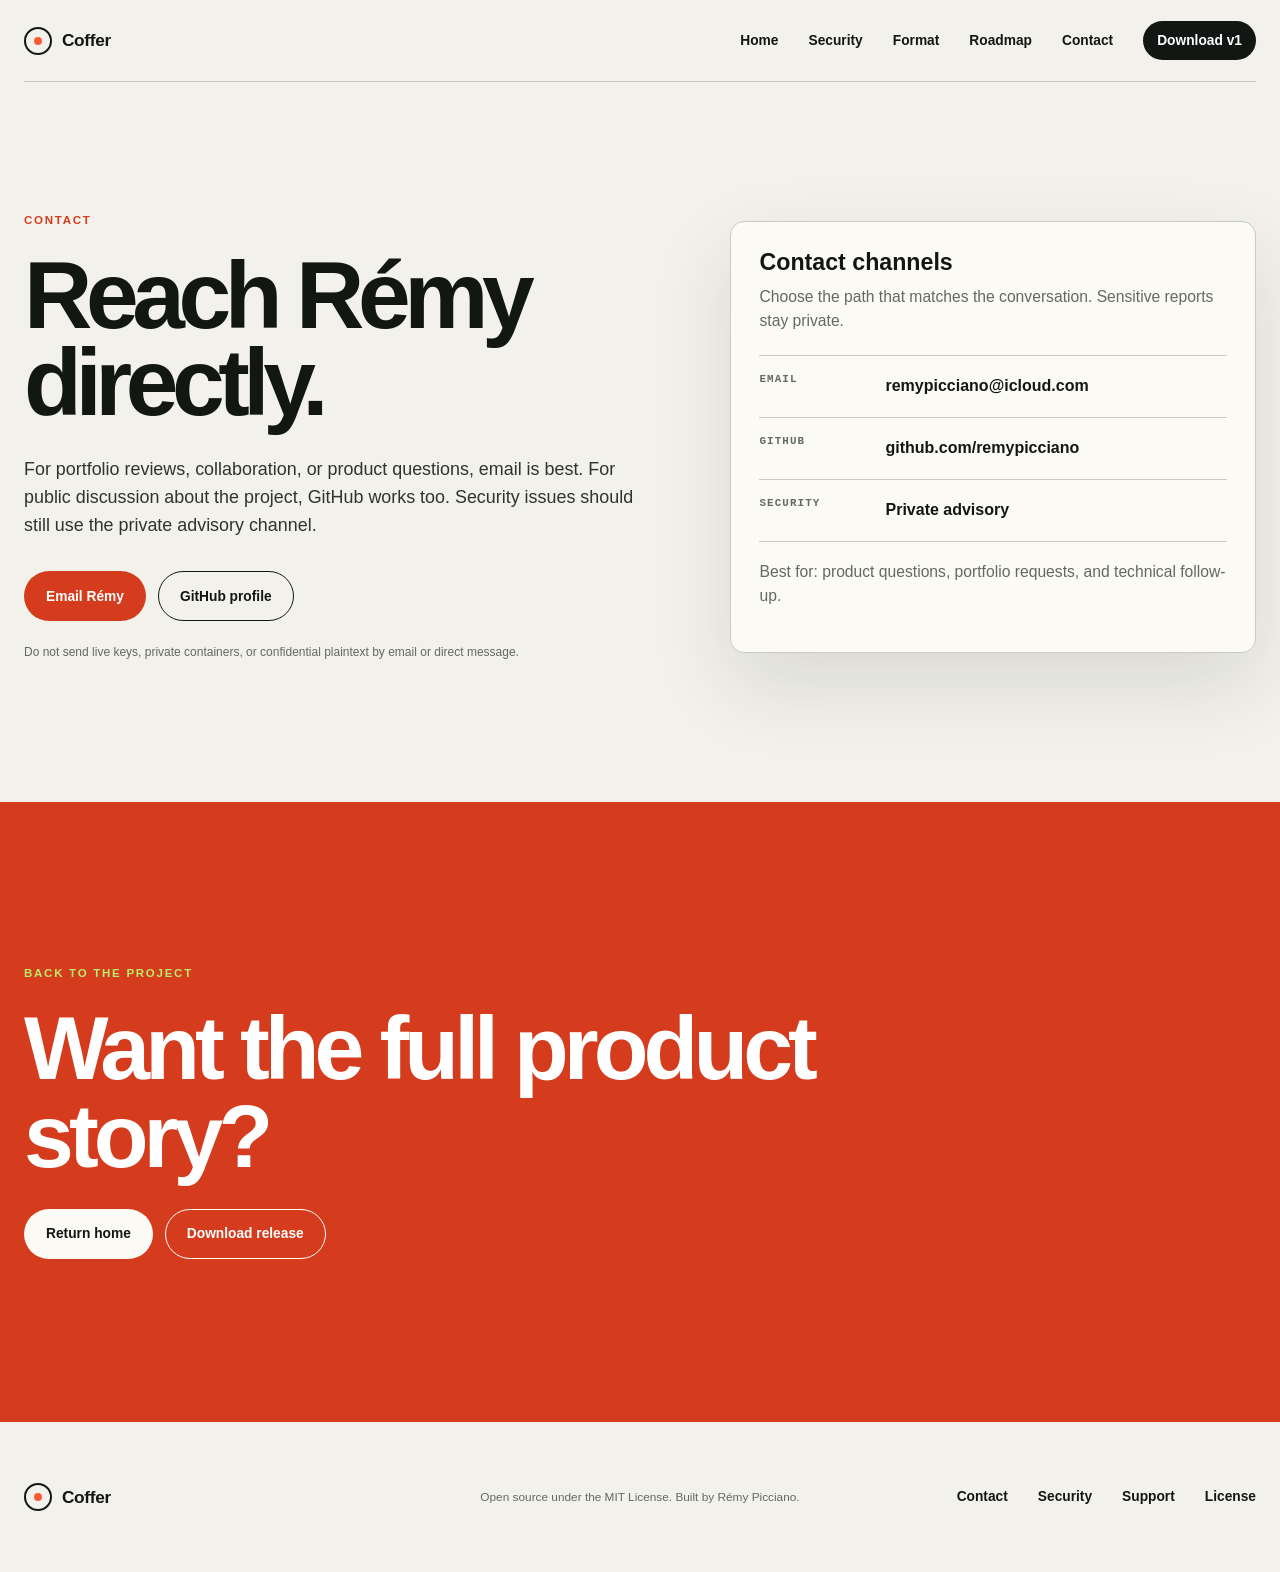
==== site/contact.html @ 5a62072c "docs: polish repo presentation" ====
<!doctype html>
<html lang="en">
  <head>
    <meta charset="utf-8">
    <meta name="viewport" content="width=device-width, initial-scale=1">
    <meta name="theme-color" content="#131713">
    <meta name="description" content="Contact Rémy Picciano about Coffer, portfolio work, collaboration, or public project questions.">
    <meta property="og:title" content="Contact - Coffer">
    <meta property="og:description" content="Contact Rémy Picciano about Coffer, portfolio work, collaboration, or public project questions.">
    <meta property="og:type" content="website">
    <meta property="og:url" content="https://remypicciano.github.io/coffer/contact.html">
    <title>Contact - Coffer</title>
    <link rel="canonical" href="https://remypicciano.github.io/coffer/contact.html">
    <link rel="stylesheet" href="styles.css">
  </head>
  <body>
    <a class="skip-link" href="#main">Skip to content</a>
    <header class="site-header">
      <a class="wordmark" href="./" aria-label="Coffer home">
        <span class="mark" aria-hidden="true"><span></span></span>
        <span>Coffer</span>
      </a>
      <nav aria-label="Primary navigation">
        <a href="./">Home</a>
        <a href="./#security">Security</a>
        <a href="./#format">Format</a>
        <a href="./#roadmap">Roadmap</a>
        <a href="contact.html">Contact</a>
        <a class="nav-download" href="https://github.com/remypicciano/coffer/releases/latest">Download v1</a>
      </nav>
    </header>

    <main id="main">
      <section class="hero contact-hero" id="top" aria-labelledby="contact-title">
        <div class="hero-copy">
          <p class="eyebrow">Contact</p>
          <h1 id="contact-title">Reach Rémy directly.</h1>
          <p class="lede">For portfolio reviews, collaboration, or product questions, email is best. For public discussion about the project, GitHub works too. Security issues should still use the private advisory channel.</p>
          <div class="hero-actions">
            <a class="button button-primary" href="mailto:remypicciano@icloud.com">Email Rémy</a>
            <a class="button button-secondary" href="https://github.com/remypicciano">GitHub profile</a>
          </div>
          <p class="release-note">Do not send live keys, private containers, or confidential plaintext by email or direct message.</p>
        </div>

        <aside class="contact-card" aria-labelledby="contact-card-title">
          <h2 id="contact-card-title">Contact channels</h2>
          <p>Choose the path that matches the conversation. Sensitive reports stay private.</p>
          <ul class="contact-list">
            <li class="contact-row">
              <span class="contact-label">Email</span>
              <a href="mailto:remypicciano@icloud.com">remypicciano@icloud.com</a>
            </li>
            <li class="contact-row">
              <span class="contact-label">GitHub</span>
              <a href="https://github.com/remypicciano">github.com/remypicciano</a>
            </li>
            <li class="contact-row">
              <span class="contact-label">Security</span>
              <a href="https://github.com/remypicciano/coffer/security/advisories/new">Private advisory</a>
            </li>
          </ul>
          <p class="contact-meta">Best for: product questions, portfolio requests, and technical follow-up.</p>
        </aside>
      </section>

      <section class="closing" aria-labelledby="return-title">
        <p class="eyebrow light">Back to the project</p>
        <h2 id="return-title">Want the full product story?</h2>
        <div class="hero-actions">
          <a class="button button-paper" href="./">Return home</a>
          <a class="button button-outline" href="https://github.com/remypicciano/coffer/releases/latest">Download release</a>
        </div>
      </section>
    </main>

    <footer>
      <a class="wordmark" href="./"><span class="mark" aria-hidden="true"><span></span></span><span>Coffer</span></a>
      <p>Open source under the MIT License. Built by Rémy Picciano.</p>
      <nav aria-label="Footer navigation">
        <a href="contact.html">Contact</a>
        <a href="https://github.com/remypicciano/coffer/blob/main/SECURITY.md">Security</a>
        <a href="https://github.com/remypicciano/coffer/blob/main/SUPPORT.md">Support</a>
        <a href="https://github.com/remypicciano/coffer/blob/main/LICENSE">License</a>
      </nav>
    </footer>
  </body>
</html>
---- site/styles.css ----
:root {
  color-scheme: light;
  --ink: #131713;
  --ink-soft: #2e352f;
  --paper: #f2f1eb;
  --paper-strong: #fbfaf5;
  --line: #c9cbc2;
  --muted: #626a62;
  --accent: #ff5a36;
  --accent-dark: #d43c1d;
  --green: #b9ec6a;
  --radius: 14px;
  --max: 1280px;
  font-family: "Avenir Next", Avenir, "Segoe UI", Helvetica, Arial, sans-serif;
  font-synthesis: none;
}

* { box-sizing: border-box; }
html { scroll-behavior: smooth; }
body { margin: 0; color: var(--ink); background: var(--paper); line-height: 1.55; }
a { color: inherit; }
code { font-family: "SFMono-Regular", Consolas, "Liberation Mono", monospace; font-size: .87em; }

.skip-link { position: fixed; top: 12px; left: 12px; z-index: 100; padding: 10px 14px; background: var(--ink); color: white; transform: translateY(-150%); }
.skip-link:focus { transform: translateY(0); }
.site-header, footer { width: min(calc(100% - 48px), var(--max)); margin-inline: auto; }
.site-header { min-height: 82px; display: flex; align-items: center; justify-content: space-between; border-bottom: 1px solid var(--line); }
.wordmark { display: inline-flex; align-items: center; gap: 10px; color: var(--ink); text-decoration: none; font-size: 1.08rem; font-weight: 750; letter-spacing: -.02em; }
.mark { width: 28px; height: 28px; display: grid; place-items: center; border: 2px solid currentColor; border-radius: 50%; }
.mark span { width: 8px; height: 8px; background: var(--accent); border-radius: 50%; }
.site-header nav, footer nav { display: flex; align-items: center; gap: 30px; }
.site-header nav a, footer nav a { text-decoration: none; font-size: .86rem; font-weight: 650; }
.site-header nav a:hover, footer nav a:hover { text-decoration: underline; text-underline-offset: 5px; }
.nav-download { padding: 9px 14px; color: white; background: var(--ink); border-radius: 999px; }

.hero { width: min(calc(100% - 48px), var(--max)); margin: 0 auto; min-height: 720px; display: grid; grid-template-columns: 1.08fr .92fr; align-items: center; gap: clamp(40px, 7vw, 110px); padding: 90px 0 100px; }
.eyebrow { margin: 0 0 22px; color: var(--accent-dark); font-size: .72rem; font-weight: 800; letter-spacing: .15em; text-transform: uppercase; }
.eyebrow.light { color: var(--green); }
h1, h2, h3, p { margin-top: 0; }
h1 { max-width: 760px; margin-bottom: 30px; font-size: clamp(3.4rem, 7.4vw, 7.2rem); line-height: .92; letter-spacing: -.068em; font-weight: 760; }
h1 em { color: var(--accent); font-family: inherit; font-weight: 760; }
.lede { max-width: 650px; margin-bottom: 32px; color: var(--ink-soft); font-size: clamp(1.05rem, 1.4vw, 1.25rem); }
.hero-actions { display: flex; flex-wrap: wrap; gap: 12px; }
.button { min-height: 50px; display: inline-flex; align-items: center; justify-content: center; padding: 0 21px; border: 1px solid transparent; border-radius: 999px; text-decoration: none; font-size: .86rem; font-weight: 760; white-space: nowrap; transition: transform .16s ease, background .16s ease, border-color .16s ease; }
.button:hover { transform: translateY(-2px); }
.button:active { transform: translateY(1px); }
.button-primary { color: white; background: var(--accent-dark); }
.button-primary:hover { background: #b92e13; }
.button-secondary { border-color: var(--ink); background: transparent; }
.button-secondary:hover { background: var(--paper-strong); }
.release-note { max-width: 610px; margin: 22px 0 0; color: var(--muted); font-size: .75rem; }

.contact-card { padding: 28px; border: 1px solid var(--line); border-radius: var(--radius); background: var(--paper-strong); box-shadow: 0 32px 80px rgba(41, 46, 40, .12); }
.contact-card h2 { margin-bottom: 10px; font-size: 1.45rem; line-height: 1.05; }
.contact-card > p { color: var(--muted); font-size: .98rem; }
.contact-list { margin: 22px 0 0; padding: 0; list-style: none; border-top: 1px solid var(--line); }
.contact-row { display: grid; grid-template-columns: 110px 1fr; gap: 16px; padding: 18px 0; border-bottom: 1px solid var(--line); }
.contact-label { color: var(--muted); font: 700 .68rem/1 "SFMono-Regular", Consolas, monospace; letter-spacing: .1em; text-transform: uppercase; }
.contact-row a { text-decoration: none; font-weight: 700; }
.contact-row a:hover { text-decoration: underline; text-underline-offset: 5px; }
.contact-meta { margin-top: 18px; color: var(--muted); font-size: .78rem; }

.artifact { position: relative; padding: 20px; border: 1px solid var(--line); border-radius: var(--radius); background: var(--paper-strong); box-shadow: 0 32px 80px rgba(41, 46, 40, .12); transform: rotate(1.2deg); }
.artifact-label { margin-bottom: 38px; color: var(--muted); font: 700 .68rem/1 "SFMono-Regular", Consolas, monospace; letter-spacing: .12em; text-transform: uppercase; }
.source-file { position: relative; width: 75%; margin: auto; padding: 35px 28px 28px; border: 1px solid var(--ink); border-radius: var(--radius); background: white; }
.source-file::after { content: ""; position: absolute; right: 22px; top: 24px; width: 12px; height: 12px; background: var(--accent); border-radius: 50%; }
.source-file strong, .output strong { display: block; margin: 12px 0 3px; font-size: .92rem; overflow-wrap: anywhere; }
.source-file small, .output small { color: var(--muted); font-size: .7rem; }
.file-type, .output > span { font: 700 .65rem/1 "SFMono-Regular", Consolas, monospace; letter-spacing: .12em; }
.split-line { height: 72px; display: grid; place-items: center; }
.split-line span { width: 1px; height: 100%; background: var(--line); position: relative; }
.split-line span::after { content: ""; position: absolute; left: -80px; bottom: 0; width: 160px; height: 1px; background: var(--line); }
.outputs { display: grid; grid-template-columns: 1fr 1fr; gap: 12px; }
.output { min-height: 135px; padding: 22px; border: 1px solid var(--line); border-radius: var(--radius); }
.output-dark { color: white; background: var(--ink); border-color: var(--ink); }
.output-dark small { color: #bfc5bd; }
.output-key { background: var(--green); border-color: #8eaa5c; }

.proof-strip { display: grid; grid-template-columns: repeat(4, 1fr); border-block: 1px solid var(--line); }
.proof-strip div { min-height: 124px; display: flex; flex-direction: column; justify-content: center; padding: 24px clamp(24px, 4vw, 60px); border-right: 1px solid var(--line); }
.proof-strip div:last-child { border-right: 0; }
.proof-strip strong { font-size: 1rem; }
.proof-strip span { color: var(--muted); font-size: .74rem; }

.section { padding: 140px max(24px, calc((100vw - var(--max)) / 2)); }
.section-heading { max-width: 620px; }
.section-heading h2, .security-intro h2, .roadmap-lead h2, .closing h2 { margin-bottom: 28px; font-size: clamp(2.7rem, 5vw, 5.2rem); line-height: .98; letter-spacing: -.055em; }
.section-heading > p:last-child, .security-intro > p, .roadmap-lead > p { color: var(--muted); font-size: 1.05rem; }
.steps { max-width: 880px; margin: 80px 0 0 auto; padding: 0; list-style: none; border-top: 1px solid var(--line); }
.steps li { display: grid; grid-template-columns: 100px 1fr; gap: 20px; padding: 38px 0; border-bottom: 1px solid var(--line); }
.step-number { color: var(--accent-dark); font: 700 .72rem/1 "SFMono-Regular", Consolas, monospace; }
.steps h3 { margin-bottom: 8px; font-size: 1.35rem; }
.steps p { max-width: 650px; margin-bottom: 0; color: var(--muted); }

.security { display: grid; grid-template-columns: .8fr 1.2fr; gap: clamp(60px, 10vw, 150px); color: white; background: var(--ink); }
.security-intro { align-self: start; position: sticky; top: 40px; }
.security-intro > p { color: #b8beb7; }
.text-link { display: inline-flex; gap: 8px; align-items: center; font-size: .84rem; font-weight: 750; text-underline-offset: 6px; }
.text-link.light { color: white; }
.boundary-list { border-top: 1px solid #4a504a; }
.boundary-list article { padding: 32px 0 34px; border-bottom: 1px solid #4a504a; }
.boundary-list h3 { margin: 18px 0 8px; font-size: 1.35rem; }
.boundary-list p { max-width: 600px; margin: 0; color: #b8beb7; }
.status { display: inline-flex; padding: 5px 9px; border: 1px solid currentColor; border-radius: 999px; font: 700 .62rem/1 "SFMono-Regular", Consolas, monospace; letter-spacing: .08em; text-transform: uppercase; }
.status-yes { color: var(--green); }
.status-no { color: #ff9b83; }

.format { background: var(--paper-strong); }
.format-grid { display: grid; grid-template-columns: 1fr 1fr; align-items: center; gap: clamp(60px, 10vw, 150px); }
.link-row { display: flex; flex-wrap: wrap; gap: 24px; margin-top: 32px; }
.format-stack { border: 1px solid var(--ink); border-radius: var(--radius); overflow: hidden; box-shadow: 18px 18px 0 var(--green); }
.byte-row { display: grid; grid-template-columns: 55px 1fr auto; align-items: center; min-height: 66px; padding: 12px 20px; border-bottom: 1px solid var(--line); background: white; }
.byte-row:last-child { border-bottom: 0; }
.byte-row > span { color: var(--accent-dark); font: 700 .68rem/1 "SFMono-Regular", Consolas, monospace; }
.byte-row strong { font-size: .86rem; }
.byte-row code { color: var(--muted); font-size: .68rem; }
.byte-encrypted { min-height: 116px; color: white; background: var(--ink); }
.byte-encrypted code { color: #b8beb7; }

.builds { padding-bottom: 120px; }
.section-heading.compact { margin-bottom: 60px; }
.build-table { border-top: 2px solid var(--ink); }
.build-row { min-height: 74px; display: grid; grid-template-columns: 1fr 1fr 1.4fr .5fr; align-items: center; gap: 20px; border-bottom: 1px solid var(--line); }
.build-row > * { padding-inline: 8px; }
.build-head { min-height: 48px; color: var(--muted); font-size: .68rem; font-weight: 750; letter-spacing: .1em; text-transform: uppercase; }
.build-status { color: #235a20; font-weight: 760; }
.build-status::before { content: ""; display: inline-block; width: 8px; height: 8px; margin-right: 8px; background: var(--green); border: 1px solid #56802f; border-radius: 50%; }

.roadmap { display: grid; grid-template-columns: .9fr 1.1fr; gap: clamp(60px, 10vw, 160px); background: #e3e6dc; }
.roadmap-lead > p { margin-bottom: 32px; }
.roadmap-items { counter-reset: roadmap; border-top: 1px solid #aeb4a8; }
.roadmap-items article { position: relative; padding: 34px 0 38px 68px; border-bottom: 1px solid #aeb4a8; }
.roadmap-items article::before { counter-increment: roadmap; content: "0" counter(roadmap); position: absolute; left: 0; top: 39px; color: var(--accent-dark); font: 700 .7rem/1 "SFMono-Regular", Consolas, monospace; }
.roadmap-items article > span { color: var(--muted); font-size: .68rem; font-weight: 750; letter-spacing: .1em; text-transform: uppercase; }
.roadmap-items h3 { margin: 8px 0; font-size: 1.3rem; }
.roadmap-items p { margin: 0; color: var(--muted); }

.closing { min-height: 620px; display: flex; flex-direction: column; justify-content: center; align-items: flex-start; padding: 100px max(24px, calc((100vw - var(--max)) / 2)); color: white; background: var(--accent-dark); }
.closing h2 { max-width: 1000px; font-size: clamp(3.4rem, 7vw, 7.5rem); }
.button-paper { color: var(--ink); background: var(--paper-strong); }
.button-outline { color: white; border-color: white; }
.button-outline:hover { background: rgba(255,255,255,.1); }

footer { min-height: 150px; display: grid; grid-template-columns: 1fr auto 1fr; align-items: center; gap: 30px; }
footer p { margin: 0; color: var(--muted); font-size: .74rem; text-align: center; }
footer nav { justify-content: flex-end; }

:focus-visible { outline: 3px solid var(--accent); outline-offset: 4px; }

@media (max-width: 900px) {
  .site-header nav a:not(.nav-download) { display: none; }
  .hero, .security, .format-grid, .roadmap { grid-template-columns: 1fr; }
  .hero { padding-top: 70px; }
  .artifact { width: min(100%, 600px); margin-inline: auto; }
  .contact-card { width: min(100%, 600px); margin-inline: auto; }
  .proof-strip { grid-template-columns: 1fr 1fr; }
  .proof-strip div:nth-child(2) { border-right: 0; }
  .proof-strip div:nth-child(-n+2) { border-bottom: 1px solid var(--line); }
  .security-intro { position: static; }
  .section { padding-block: 100px; }
  footer { grid-template-columns: 1fr; padding: 38px 0; text-align: center; }
  footer .wordmark, footer nav { justify-self: center; }
}

@media (max-width: 600px) {
  .site-header, .hero, footer { width: min(calc(100% - 32px), var(--max)); }
  .site-header { min-height: 70px; }
  .site-header nav { gap: 0; }
  .nav-download { padding: 8px 12px; }
  .hero { min-height: auto; padding: 58px 0 72px; }
  h1 { font-size: clamp(3rem, 15vw, 4.6rem); }
  .hero-actions { align-items: stretch; flex-direction: column; }
  .button { width: 100%; }
  .contact-row { grid-template-columns: 1fr; gap: 6px; }
  .artifact { padding: 14px; }
  .artifact-label { margin-bottom: 24px; }
  .source-file { width: 92%; padding: 28px 20px 22px; }
  .outputs { grid-template-columns: 1fr; }
  .split-line { height: 48px; }
  .proof-strip { grid-template-columns: 1fr; }
  .proof-strip div { min-height: 94px; border-right: 0; border-bottom: 1px solid var(--line); }
  .proof-strip div:last-child { border-bottom: 0; }
  .steps { margin-top: 50px; }
  .steps li { grid-template-columns: 48px 1fr; }
  .byte-row { grid-template-columns: 45px 1fr; }
  .byte-row code { grid-column: 2; margin-top: 3px; }
  .format-stack { box-shadow: 9px 9px 0 var(--green); }
  .build-head { display: none; }
  .build-row { grid-template-columns: 1fr 1fr; padding: 18px 0; }
  .build-row code { color: var(--muted); }
  .roadmap-items article { padding-left: 48px; }
}

@media (prefers-reduced-motion: reduce) {
  html { scroll-behavior: auto; }
  *, *::before, *::after { transition-duration: .01ms !important; }
  .artifact { transform: none; }
}
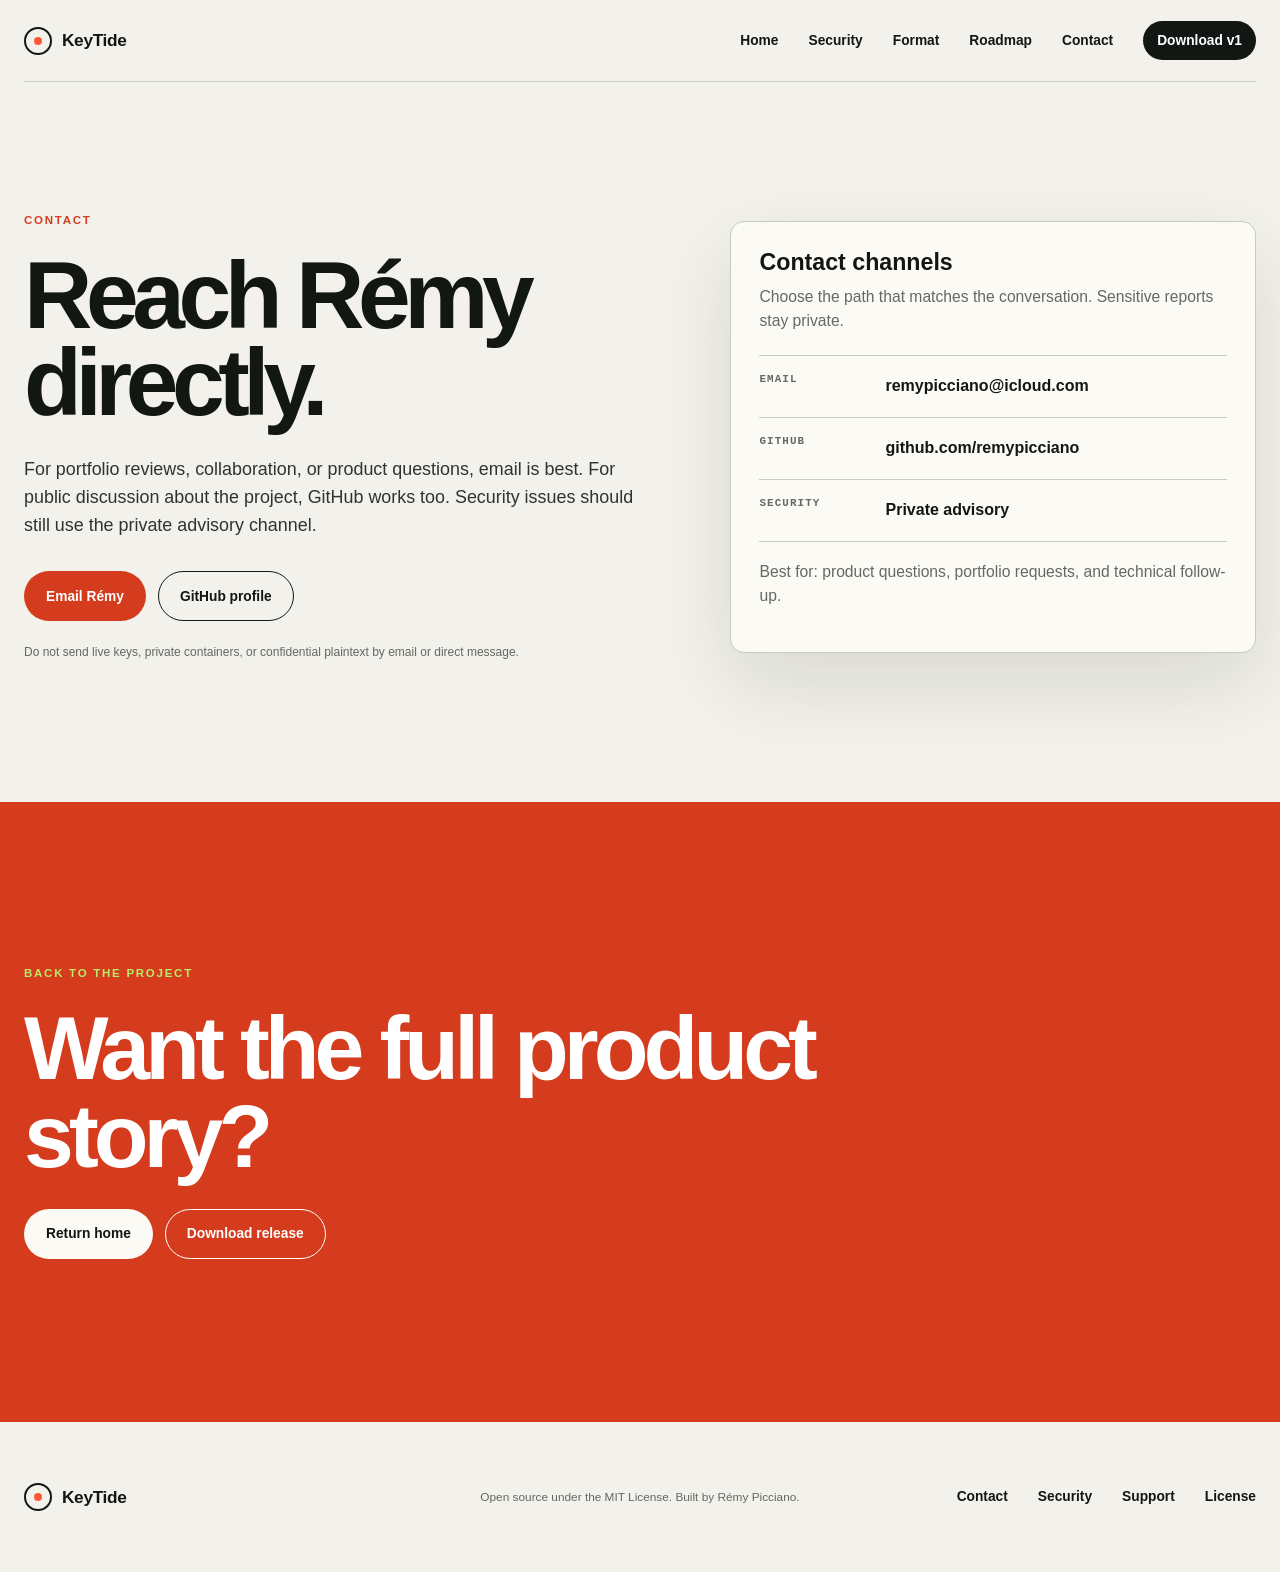
==== commit 96f9e015: "docs: rename project to keytide" ====
--- a/site/contact.html
+++ b/site/contact.html
@@ -4,21 +4,21 @@
     <meta charset="utf-8">
     <meta name="viewport" content="width=device-width, initial-scale=1">
     <meta name="theme-color" content="#131713">
-    <meta name="description" content="Contact Rémy Picciano about Coffer, portfolio work, collaboration, or public project questions.">
-    <meta property="og:title" content="Contact - Coffer">
-    <meta property="og:description" content="Contact Rémy Picciano about Coffer, portfolio work, collaboration, or public project questions.">
+    <meta name="description" content="Contact Rémy Picciano about KeyTide, portfolio work, collaboration, or public project questions.">
+    <meta property="og:title" content="Contact - KeyTide">
+    <meta property="og:description" content="Contact Rémy Picciano about KeyTide, portfolio work, collaboration, or public project questions.">
     <meta property="og:type" content="website">
-    <meta property="og:url" content="https://remypicciano.github.io/coffer/contact.html">
-    <title>Contact - Coffer</title>
-    <link rel="canonical" href="https://remypicciano.github.io/coffer/contact.html">
+    <meta property="og:url" content="https://remypicciano.github.io/keytide/contact.html">
+    <title>Contact - KeyTide</title>
+    <link rel="canonical" href="https://remypicciano.github.io/keytide/contact.html">
     <link rel="stylesheet" href="styles.css">
   </head>
   <body>
     <a class="skip-link" href="#main">Skip to content</a>
     <header class="site-header">
-      <a class="wordmark" href="./" aria-label="Coffer home">
+      <a class="wordmark" href="./" aria-label="KeyTide home">
         <span class="mark" aria-hidden="true"><span></span></span>
-        <span>Coffer</span>
+        <span>KeyTide</span>
       </a>
       <nav aria-label="Primary navigation">
         <a href="./">Home</a>
@@ -26,7 +26,7 @@
         <a href="./#format">Format</a>
         <a href="./#roadmap">Roadmap</a>
         <a href="contact.html">Contact</a>
-        <a class="nav-download" href="https://github.com/remypicciano/coffer/releases/latest">Download v1</a>
+        <a class="nav-download" href="https://github.com/remypicciano/keytide/releases/latest">Download v1</a>
       </nav>
     </header>
 
@@ -57,7 +57,7 @@
             </li>
             <li class="contact-row">
               <span class="contact-label">Security</span>
-              <a href="https://github.com/remypicciano/coffer/security/advisories/new">Private advisory</a>
+              <a href="https://github.com/remypicciano/keytide/security/advisories/new">Private advisory</a>
             </li>
           </ul>
           <p class="contact-meta">Best for: product questions, portfolio requests, and technical follow-up.</p>
@@ -69,19 +69,19 @@
         <h2 id="return-title">Want the full product story?</h2>
         <div class="hero-actions">
           <a class="button button-paper" href="./">Return home</a>
-          <a class="button button-outline" href="https://github.com/remypicciano/coffer/releases/latest">Download release</a>
+          <a class="button button-outline" href="https://github.com/remypicciano/keytide/releases/latest">Download release</a>
         </div>
       </section>
     </main>
 
     <footer>
-      <a class="wordmark" href="./"><span class="mark" aria-hidden="true"><span></span></span><span>Coffer</span></a>
+      <a class="wordmark" href="./"><span class="mark" aria-hidden="true"><span></span></span><span>KeyTide</span></a>
       <p>Open source under the MIT License. Built by Rémy Picciano.</p>
       <nav aria-label="Footer navigation">
         <a href="contact.html">Contact</a>
-        <a href="https://github.com/remypicciano/coffer/blob/main/SECURITY.md">Security</a>
-        <a href="https://github.com/remypicciano/coffer/blob/main/SUPPORT.md">Support</a>
-        <a href="https://github.com/remypicciano/coffer/blob/main/LICENSE">License</a>
+        <a href="https://github.com/remypicciano/keytide/blob/main/SECURITY.md">Security</a>
+        <a href="https://github.com/remypicciano/keytide/blob/main/SUPPORT.md">Support</a>
+        <a href="https://github.com/remypicciano/keytide/blob/main/LICENSE">License</a>
       </nav>
     </footer>
   </body>
